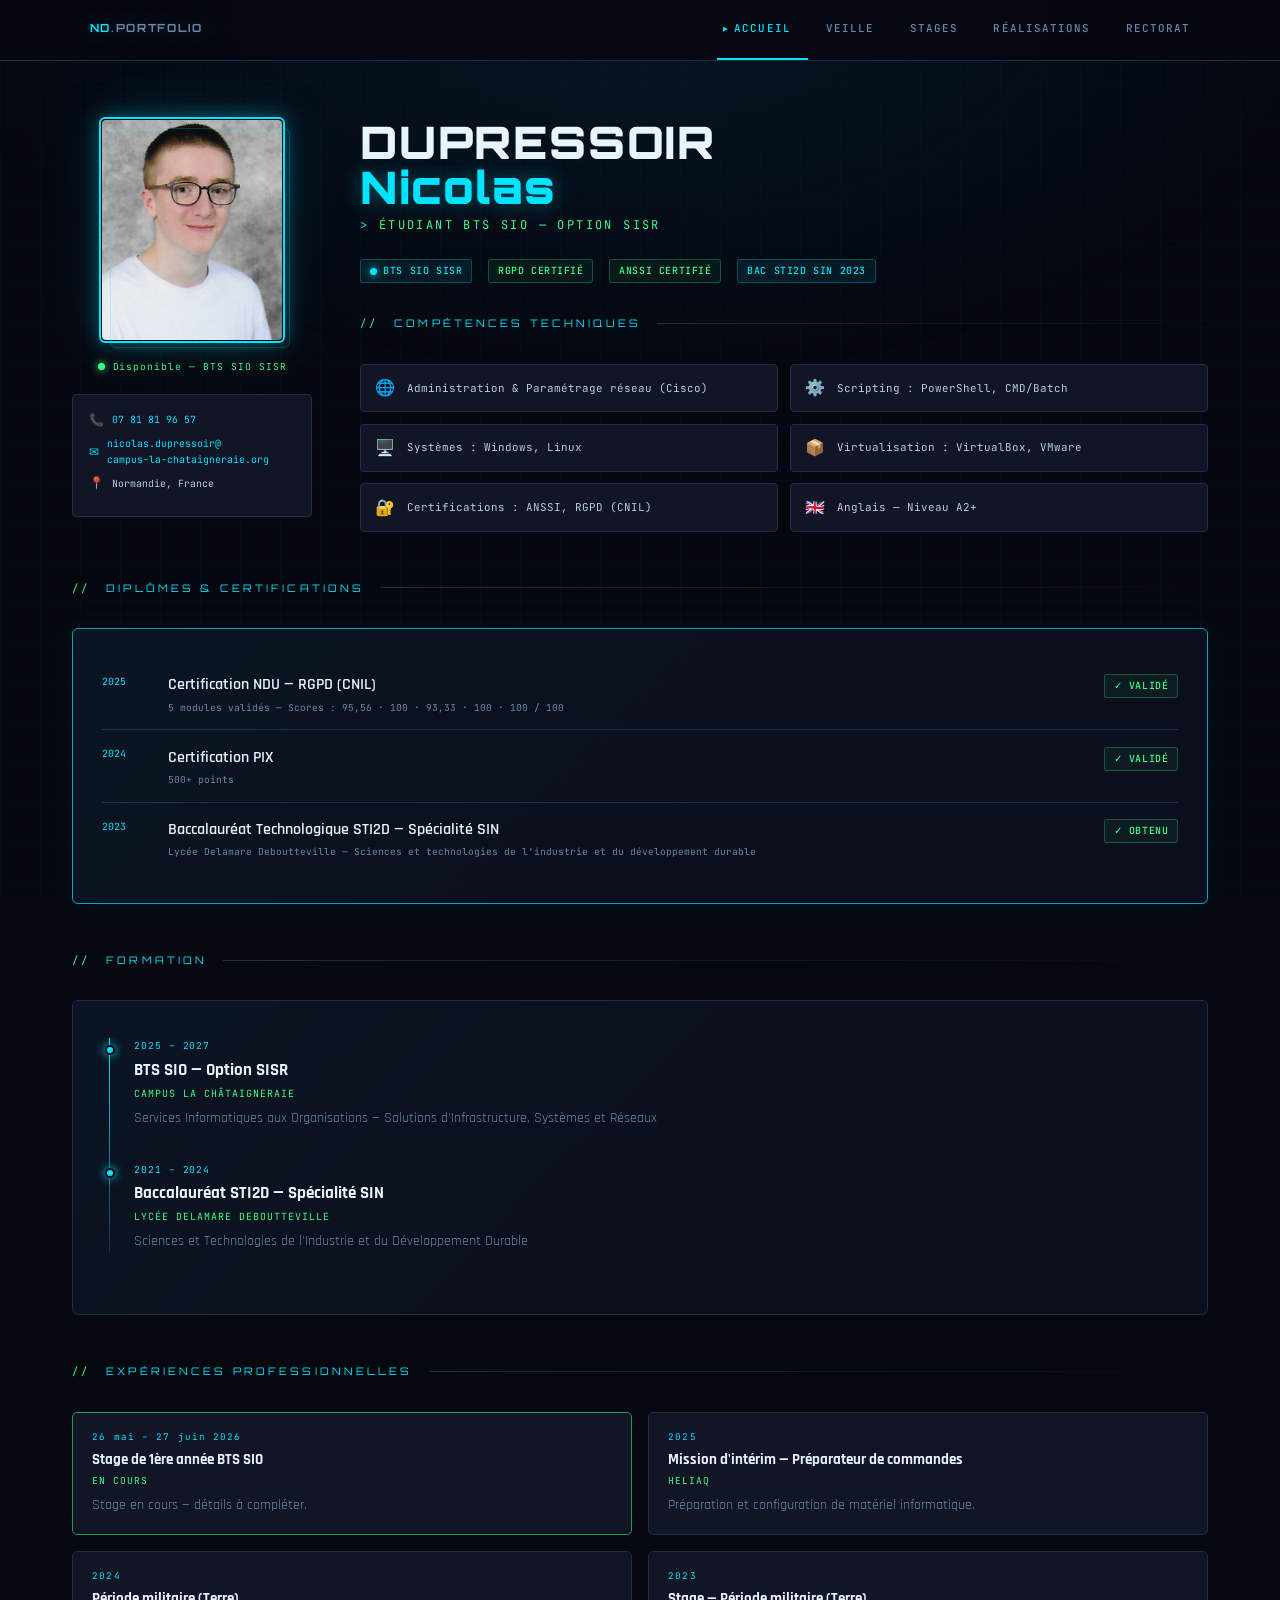
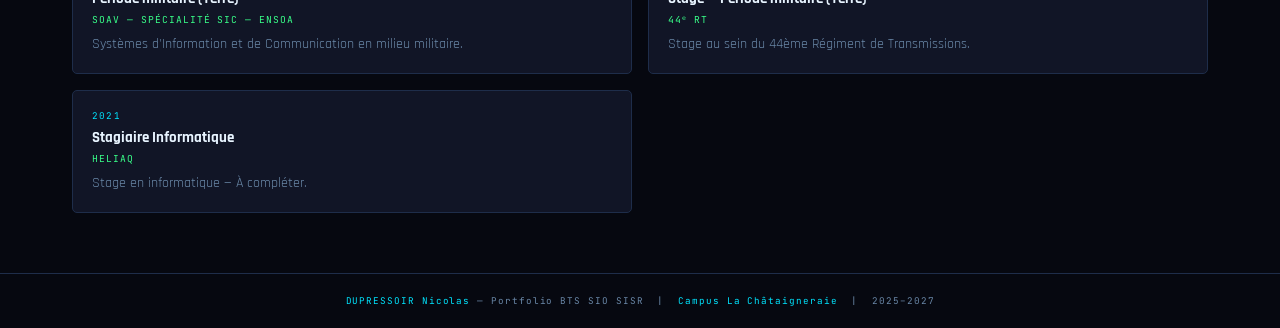
==== html/accueil.html @ 217dfc8f "Premier dépôt du portfolio" ====
<!DOCTYPE html>
<html lang="fr">
<head>
<meta charset="UTF-8" />
<meta name="viewport" content="width=device-width, initial-scale=1.0" />
<title>Accueil — DUPRESSOIR Nicolas · Portfolio BTS SIO SISR</title>
<link rel="preconnect" href="https://fonts.googleapis.com" />
<link rel="preconnect" href="https://fonts.gstatic.com" crossorigin />
<link href="https://fonts.googleapis.com/css2?family=Orbitron:wght@400;600;700;900&family=JetBrains+Mono:wght@300;400;500;700&family=Rajdhani:wght@300;400;500;600;700&display=swap" rel="stylesheet" />
<link rel="stylesheet" href="../style/style.css" />
</head>
<body>
<div class="scanlines"></div>

<!-- ══════════════ NAVBAR ══════════════ -->
<nav>
  <div class="nav-inner">
    <a href="accueil.html" class="nav-logo">ND<span>.portfolio</span></a>
    <a href="accueil.html" class="active">Accueil</a>
    <a href="veille.html">Veille</a>
    <a href="stages.html">Stages</a>
    <a href="realisations.html">Réalisations</a>
    <a href="rectorat.html">Rectorat</a>
  </div>
</nav>

<!-- ════════════════════════════════════════
     PAGE : ACCUEIL
════════════════════════════════════════ -->
<section class="page active" id="accueil">
<div class="container">

  <!-- HERO -->
  <div class="hero">
    <!-- Photo + contact -->
    <div class="hero-photo-wrap">
      <div class="photo-frame">
        <img src="../Images/image001.png" alt="Nicolas DUPRESSOIR" />
      </div>
      <div class="photo-status">
        <span class="dot green"></span> Disponible — BTS SIO SISR
      </div>
      <div class="contact-block">
        <p><span class="contact-icon">📞</span><a href="tel:0781819657">07 81 81 96 57</a></p>
        <p><span class="contact-icon">✉</span><a href="mailto:nicolas.dupressoir@campus-la-chataigneraie.org">nicolas.dupressoir@<br>campus-la-chataigneraie.org</a></p>
        <p><span class="contact-icon">📍</span><span style="color:var(--txt)">Normandie, France</span></p>
      </div>
    </div>

    <!-- Identité + compétences -->
    <div class="hero-right">
      <div class="hero-name">DUPRESSOIR<br><span>Nicolas</span></div>
      <div class="hero-sub">Étudiant BTS SIO — Option SISR</div>

      <div class="flex gap1 wrap">
        <span class="tag"><span class="dot cyan"></span> BTS SIO SISR</span>
        <span class="tag green">RGPD Certifié</span>
        <span class="tag green">ANSSI Certifié</span>
        <span class="tag">Bac STI2D SIN 2023</span>
      </div>

      <div class="mt2">
        <div class="section-title">Compétences Techniques</div>
        <div class="skills-grid">
          <div class="skill-item"><span class="skill-icon">🌐</span>Administration &amp; Paramétrage réseau (Cisco)</div>
          <div class="skill-item"><span class="skill-icon">⚙️</span>Scripting : PowerShell, CMD/Batch</div>
          <div class="skill-item"><span class="skill-icon">🖥️</span>Systèmes : Windows, Linux</div>
          <div class="skill-item"><span class="skill-icon">📦</span>Virtualisation : VirtualBox, VMware</div>
          <div class="skill-item"><span class="skill-icon">🔐</span>Certifications : ANSSI, RGPD (CNIL)</div>
          <div class="skill-item"><span class="skill-icon">🇬🇧</span>Anglais — Niveau A2+</div>
        </div>
      </div>
    </div>
  </div>

  <!-- PROFIL : Diplômes / Certifications -->
  <div class="mt3">
    <div class="section-title">Diplômes &amp; Certifications</div>
    <div class="panel panel-accent">
      <div class="diplome-row">
        <div class="diplome-year">2025</div>
        <div>
          <div class="diplome-name">Certification NDU — RGPD (CNIL)</div>
          <div class="diplome-detail">5 modules validés — Scores : 95,56 · 100 · 93,33 · 100 · 100 / 100</div>
        </div>
        <div style="margin-left:auto"><span class="tag green">✓ Validé</span></div>
      </div>
      <div class="diplome-row">
        <div class="diplome-year">2024</div>
        <div>
          <div class="diplome-name">Certification PIX</div>
          <div class="diplome-detail">500+ points</div>
        </div>
        <div style="margin-left:auto"><span class="tag green">✓ Validé</span></div>
      </div>
      <div class="diplome-row">
        <div class="diplome-year">2023</div>
        <div>
          <div class="diplome-name">Baccalauréat Technologique STI2D — Spécialité SIN</div>
          <div class="diplome-detail">Lycée Delamare Deboutteville — Sciences et technologies de l'industrie et du développement durable</div>
        </div>
        <div style="margin-left:auto"><span class="tag green">✓ Obtenu</span></div>
      </div>
    </div>
  </div>

  <!-- FORMATION -->
  <div class="mt3">
    <div class="section-title">Formation</div>
    <div class="panel">
      <div class="timeline">
        <div class="timeline-item">
          <div class="timeline-date">2025 – 2027</div>
          <div class="timeline-title">BTS SIO — Option SISR</div>
          <div class="timeline-school">Campus La Châtaigneraie</div>
          <div class="timeline-desc">Services Informatiques aux Organisations — Solutions d'Infrastructure, Systèmes et Réseaux</div>
        </div>
        <div class="timeline-item">
          <div class="timeline-date">2021 – 2024</div>
          <div class="timeline-title">Baccalauréat STI2D — Spécialité SIN</div>
          <div class="timeline-school">Lycée Delamare Deboutteville</div>
          <div class="timeline-desc">Sciences et Technologies de l'Industrie et du Développement Durable</div>
        </div>
      </div>
    </div>
  </div>

  <!-- EXPÉRIENCES -->
  <div class="mt3">
    <div class="section-title">Expériences Professionnelles</div>
    <div class="exp-grid">
      <div class="exp-card highlight">
        <div class="exp-year">26 mai – 27 juin 2026</div>
        <div class="exp-title">Stage de 1ère année BTS SIO</div>
        <div class="exp-org">En cours</div>
        <div class="exp-desc">Stage en cours — détails à compléter.</div>
      </div>
      <div class="exp-card">
        <div class="exp-year">2025</div>
        <div class="exp-title">Mission d'intérim — Préparateur de commandes</div>
        <div class="exp-org">HELIAQ</div>
        <div class="exp-desc">Préparation et configuration de matériel informatique.</div>
      </div>
      <div class="exp-card">
        <div class="exp-year">2024</div>
        <div class="exp-title">Période militaire (Terre)</div>
        <div class="exp-org">SOAV — Spécialité SIC — ENSOA</div>
        <div class="exp-desc">Systèmes d'Information et de Communication en milieu militaire.</div>
      </div>
      <div class="exp-card">
        <div class="exp-year">2023</div>
        <div class="exp-title">Stage — Période militaire (Terre)</div>
        <div class="exp-org">44ᵉ RT</div>
        <div class="exp-desc">Stage au sein du 44ème Régiment de Transmissions.</div>
      </div>
      <div class="exp-card">
        <div class="exp-year">2021</div>
        <div class="exp-title">Stagiaire Informatique</div>
        <div class="exp-org">HELIAQ</div>
        <div class="exp-desc">Stage en informatique — À compléter.</div>
      </div>
    </div>
  </div>

</div>
</section>

<!-- FOOTER -->
<footer>
  <span>DUPRESSOIR Nicolas</span> — Portfolio BTS SIO SISR &nbsp;|&nbsp; <span>Campus La Châtaigneraie</span> &nbsp;|&nbsp; 2025–2027
</footer>
</body>
</html>
---- style/style.css ----
/* ─────────────── TOKENS ─────────────── */
:root {
  --bg:        #060810;
  --bg2:       #0b0e1a;
  --bg3:       #111526;
  --panel:     #0d1120cc;
  --border:    #1e2d4a;
  --cyan:      #00e5ff;
  --cyan-dim:  #00a8bb;
  --green:     #39ff89;
  --green-dim: #1d9950;
  --red:       #ff2d55;
  --txt:       #b8cce0;
  --txt2:      #6a88a8;
  --txt-hi:    #e8f4ff;
  --font-title: 'Orbitron', monospace;
  --font-mono:  'JetBrains Mono', monospace;
  --font-body:  'Rajdhani', sans-serif;
  --glow-cyan: 0 0 20px rgba(0,229,255,0.35), 0 0 60px rgba(0,229,255,0.12);
  --glow-green: 0 0 20px rgba(57,255,137,0.35), 0 0 60px rgba(57,255,137,0.10);
}

/* ─────────────── RESET ─────────────── */
*, *::before, *::after { box-sizing: border-box; margin: 0; padding: 0; }
html { scroll-behavior: smooth; }
body {
  font-family: var(--font-body);
  background: var(--bg);
  color: var(--txt);
  min-height: 100vh;
  overflow-x: hidden;
  font-size: 16px;
  line-height: 1.6;
}

/* ─────────────── GLOBAL GRID BG ─────────────── */
body::before {
  content: '';
  position: fixed;
  inset: 0;
  background-image:
    linear-gradient(rgba(0,229,255,0.025) 1px, transparent 1px),
    linear-gradient(90deg, rgba(0,229,255,0.025) 1px, transparent 1px);
  background-size: 40px 40px;
  pointer-events: none;
  z-index: 0;
}
body::after {
  content: '';
  position: fixed;
  inset: 0;
  background: radial-gradient(ellipse 80% 60% at 50% 0%, rgba(0,100,150,0.15) 0%, transparent 70%);
  pointer-events: none;
  z-index: 0;
}

/* ─────────────── SCANLINES ─────────────── */
.scanlines {
  position: fixed;
  inset: 0;
  background: repeating-linear-gradient(
    0deg,
    transparent,
    transparent 2px,
    rgba(0,0,0,0.03) 2px,
    rgba(0,0,0,0.03) 4px
  );
  pointer-events: none;
  z-index: 1;
}

/* ─────────────── NAVBAR ─────────────── */
nav {
  position: fixed;
  top: 0;
  left: 0;
  right: 0;
  z-index: 100;
  background: rgba(6,8,16,0.92);
  border-bottom: 1px solid var(--border);
  backdrop-filter: blur(12px);
}
.nav-inner {
  max-width: 1200px;
  margin: 0 auto;
  padding: 0 2rem;
  display: flex;
  align-items: center;
  gap: 0;
  height: 60px;
}
.nav-logo {
  font-family: var(--font-title);
  font-size: .7rem;
  font-weight: 700;
  color: var(--cyan);
  letter-spacing: .15em;
  text-transform: uppercase;
  margin-right: auto;
  text-shadow: var(--glow-cyan);
}
.nav-logo span { color: var(--txt2); }
nav a {
  font-family: var(--font-mono);
  font-size: .68rem;
  font-weight: 500;
  color: var(--txt2);
  text-decoration: none;
  letter-spacing: .1em;
  text-transform: uppercase;
  padding: 0 1.1rem;
  height: 60px;
  display: flex;
  align-items: center;
  border-bottom: 2px solid transparent;
  transition: color .2s, border-color .2s;
  position: relative;
}
nav a:hover, nav a.active {
  color: var(--cyan);
  border-bottom-color: var(--cyan);
}
nav a.active::before {
  content: '▶';
  font-size: .5rem;
  position: absolute;
  left: .4rem;
  color: var(--cyan);
}

/* ─────────────── PAGE SECTIONS ─────────────── */
.page {
  display: none;
  min-height: 100vh;
  padding: 80px 0 60px;
  position: relative;
  z-index: 2;
}
.page.active { display: block; }

.container {
  max-width: 1200px;
  margin: 0 auto;
  padding: 0 2rem;
}

/* ─────────────── SECTION TITLES ─────────────── */
.section-title {
  font-family: var(--font-title);
  font-size: .65rem;
  letter-spacing: .3em;
  text-transform: uppercase;
  color: var(--cyan);
  margin-bottom: 2rem;
  display: flex;
  align-items: center;
  gap: 1rem;
}
.section-title::before { content: '//'; color: var(--green); font-family: var(--font-mono); }
.section-title::after  { content: ''; flex: 1; height: 1px; background: linear-gradient(90deg, var(--border), transparent); }

/* ─────────────── PANEL / CARD ─────────────── */
.panel {
  background: var(--panel);
  border: 1px solid var(--border);
  border-radius: 6px;
  padding: 1.8rem;
  position: relative;
  overflow: hidden;
}
.panel::before {
  content: '';
  position: absolute;
  inset: 0;
  background: linear-gradient(135deg, rgba(0,229,255,0.03) 0%, transparent 60%);
  pointer-events: none;
}
.panel-accent {
  border-color: var(--cyan-dim);
  box-shadow: 0 0 30px rgba(0,229,255,0.06);
}

/* ─────────────── TAG / BADGE ─────────────── */
.tag {
  display: inline-flex;
  align-items: center;
  gap: .4rem;
  font-family: var(--font-mono);
  font-size: .62rem;
  font-weight: 500;
  color: var(--cyan);
  background: rgba(0,229,255,0.08);
  border: 1px solid rgba(0,229,255,0.25);
  border-radius: 3px;
  padding: .2rem .55rem;
  letter-spacing: .06em;
  text-transform: uppercase;
}
.tag.green { color: var(--green); background: rgba(57,255,137,0.06); border-color: rgba(57,255,137,0.25); }
.tag.red   { color: var(--red);   background: rgba(255,45,85,0.06);  border-color: rgba(255,45,85,0.25); }

/* ─────────────── STATUS DOT ─────────────── */
.dot { width: 7px; height: 7px; border-radius: 50%; display: inline-block; }
.dot.green { background: var(--green); box-shadow: 0 0 8px var(--green); }
.dot.cyan  { background: var(--cyan);  box-shadow: 0 0 8px var(--cyan); }
.dot.red   { background: var(--red);   box-shadow: 0 0 8px var(--red); }

/* ═══════════════════════════════════════════════
   PAGE : ACCUEIL
═══════════════════════════════════════════════ */
.hero {
  display: grid;
  grid-template-columns: 240px 1fr;
  gap: 3rem;
  align-items: start;
  margin-top: 2.5rem;
}

/* --- photo --- */
.hero-photo-wrap {
  display: flex;
  flex-direction: column;
  align-items: center;
  gap: 1.2rem;
}
.photo-frame {
  position: relative;
  width: 180px;
  height: 220px;
}
.photo-frame img {
  width: 100%;
  height: 100%;
  object-fit: cover;
  border-radius: 4px;
  display: block;
}
.photo-frame::before {
  content: '';
  position: absolute;
  inset: -3px;
  border: 2px solid var(--cyan);
  border-radius: 6px;
  box-shadow: var(--glow-cyan);
  pointer-events: none;
}
.photo-frame::after {
  content: '';
  position: absolute;
  top: 8px; left: 8px;
  right: -8px; bottom: -8px;
  border: 1px solid rgba(0,229,255,0.2);
  border-radius: 6px;
  pointer-events: none;
}
.photo-status {
  display: flex;
  align-items: center;
  gap: .5rem;
  font-family: var(--font-mono);
  font-size: .6rem;
  color: var(--green);
  letter-spacing: .1em;
}
.contact-block {
  width: 100%;
  background: var(--bg3);
  border: 1px solid var(--border);
  border-radius: 4px;
  padding: 1rem;
}
.contact-block p {
  font-family: var(--font-mono);
  font-size: .62rem;
  color: var(--txt2);
  margin-bottom: .4rem;
  display: flex;
  align-items: center;
  gap: .5rem;
}
.contact-block p a { color: var(--cyan); text-decoration: none; word-break: break-all; }
.contact-block p a:hover { text-shadow: var(--glow-cyan); }
.contact-icon { color: var(--cyan); font-size: .75rem; }

/* --- hero right --- */
.hero-right {}
.hero-name {
  font-family: var(--font-title);
  font-size: 2.8rem;
  font-weight: 900;
  color: var(--txt-hi);
  letter-spacing: .04em;
  line-height: 1;
  margin-bottom: .4rem;
}
.hero-name span { color: var(--cyan); text-shadow: var(--glow-cyan); }
.hero-sub {
  font-family: var(--font-mono);
  font-size: .75rem;
  color: var(--green);
  letter-spacing: .2em;
  text-transform: uppercase;
  margin-bottom: 1.5rem;
}
.hero-sub::before { content: '> '; color: var(--cyan); }

/* --- skills grid --- */
.skills-grid {
  display: grid;
  grid-template-columns: repeat(2, 1fr);
  gap: .7rem;
  margin-top: 1rem;
}
.skill-item {
  display: flex;
  align-items: center;
  gap: .75rem;
  font-family: var(--font-mono);
  font-size: .68rem;
  color: var(--txt);
  background: var(--bg3);
  border: 1px solid var(--border);
  border-radius: 4px;
  padding: .65rem .9rem;
  transition: border-color .2s, color .2s;
}
.skill-item:hover { border-color: var(--cyan-dim); color: var(--txt-hi); }
.skill-icon { font-size: 1rem; flex-shrink: 0; }

/* --- diplomes --- */
.diplome-row {
  display: flex;
  align-items: flex-start;
  gap: 1rem;
  padding: .9rem 0;
  border-bottom: 1px solid var(--border);
}
.diplome-row:last-child { border-bottom: none; }
.diplome-year {
  font-family: var(--font-mono);
  font-size: .62rem;
  color: var(--cyan);
  min-width: 50px;
  padding-top: .1rem;
}
.diplome-name { font-size: 1rem; font-weight: 600; color: var(--txt-hi); }
.diplome-detail { font-size: .8rem; color: var(--txt2); margin-top: .1rem; font-family: var(--font-mono); font-size: .6rem; }

/* --- formation timeline --- */
.timeline { position: relative; padding-left: 2rem; margin-top: .5rem; }
.timeline::before {
  content: '';
  position: absolute;
  left: 7px; top: 0; bottom: 0;
  width: 1px;
  background: linear-gradient(180deg, var(--cyan), var(--border));
}
.timeline-item {
  position: relative;
  margin-bottom: 2rem;
}
.timeline-item::before {
  content: '';
  position: absolute;
  left: -1.82rem;
  top: .4rem;
  width: 10px;
  height: 10px;
  border-radius: 50%;
  background: var(--cyan);
  box-shadow: 0 0 10px var(--cyan);
  border: 2px solid var(--bg);
}
.timeline-date {
  font-family: var(--font-mono);
  font-size: .6rem;
  color: var(--cyan);
  letter-spacing: .1em;
  margin-bottom: .2rem;
}
.timeline-title { font-size: 1.05rem; font-weight: 700; color: var(--txt-hi); }
.timeline-school {
  font-family: var(--font-mono);
  font-size: .62rem;
  color: var(--green);
  letter-spacing: .1em;
  text-transform: uppercase;
  margin: .15rem 0 .3rem;
}
.timeline-desc { font-size: .9rem; color: var(--txt2); }

/* --- expériences --- */
.exp-grid {
  display: grid;
  grid-template-columns: 1fr 1fr;
  gap: 1rem;
}
.exp-card {
  background: var(--bg3);
  border: 1px solid var(--border);
  border-radius: 5px;
  padding: 1.1rem 1.2rem;
  transition: border-color .2s;
}
.exp-card:hover { border-color: var(--cyan-dim); }
.exp-card.highlight { border-color: var(--green-dim); }
.exp-year {
  font-family: var(--font-mono);
  font-size: .58rem;
  color: var(--cyan);
  letter-spacing: .12em;
  margin-bottom: .3rem;
}
.exp-title { font-size: .95rem; font-weight: 700; color: var(--txt-hi); line-height: 1.3; }
.exp-org { font-family: var(--font-mono); font-size: .6rem; color: var(--green); letter-spacing: .1em; text-transform: uppercase; margin: .2rem 0 .4rem; }
.exp-desc { font-size: .85rem; color: var(--txt2); }

/* ═══════════════════════════════════════════════
   PAGE : VEILLE
═══════════════════════════════════════════════ */
.veille-intro { margin-bottom: 2rem; }
.veille-intro p { font-size: .95rem; color: var(--txt2); max-width: 700px; }
.veille-subject {
  font-family: var(--font-mono);
  font-size: .65rem;
  letter-spacing: .15em;
  color: var(--green);
  text-transform: uppercase;
  margin-bottom: .4rem;
}
.veille-subject span { color: var(--txt2); }
.veille-grid {
  display: grid;
  grid-template-columns: repeat(2, 1fr);
  gap: 1.5rem;
  margin-top: 1.5rem;
}
.month-block {}
.month-label {
  font-family: var(--font-mono);
  font-size: .6rem;
  color: var(--cyan);
  letter-spacing: .2em;
  text-transform: uppercase;
  margin-bottom: .7rem;
  padding-bottom: .4rem;
  border-bottom: 1px solid var(--border);
}
.news-slot {
  background: var(--bg3);
  border: 1px dashed var(--border);
  border-radius: 4px;
  padding: .9rem 1rem;
  margin-bottom: .6rem;
  display: flex;
  align-items: center;
  gap: .8rem;
  cursor: pointer;
  transition: border-color .2s, background .2s;
  text-decoration: none;
}
.news-slot:hover { border-color: var(--cyan-dim); background: rgba(0,229,255,0.04); }
.news-slot.empty { opacity: .35; cursor: default; }
.news-slot.empty:hover { border-color: var(--border); background: var(--bg3); }
.news-num {
  font-family: var(--font-mono);
  font-size: .55rem;
  color: var(--cyan);
  min-width: 20px;
}
.news-title { font-size: .88rem; color: var(--txt-hi); font-weight: 600; flex: 1; }
.news-arrow { color: var(--cyan-dim); font-size: .7rem; }

/* ═══════════════════════════════════════════════
   PAGE : STAGES
═══════════════════════════════════════════════ */
.stages-grid {
  display: grid;
  grid-template-columns: repeat(2, 1fr);
  gap: 2rem;
  margin-top: 1.5rem;
}
.stage-card {
  background: var(--panel);
  border: 1px solid var(--border);
  border-radius: 6px;
  overflow: hidden;
  position: relative;
}
.stage-header {
  background: var(--bg3);
  border-bottom: 1px solid var(--border);
  padding: 1.2rem 1.5rem;
}
.stage-num {
  font-family: var(--font-mono);
  font-size: .55rem;
  color: var(--cyan);
  letter-spacing: .2em;
  text-transform: uppercase;
  margin-bottom: .3rem;
}
.stage-title { font-family: var(--font-title); font-size: .9rem; color: var(--txt-hi); }
.stage-body { padding: 1.5rem; }
.stage-period {
  font-family: var(--font-mono);
  font-size: .62rem;
  color: var(--green);
  letter-spacing: .1em;
  margin-bottom: 1rem;
}
.placeholder-block {
  border: 1px dashed rgba(0,229,255,0.18);
  border-radius: 4px;
  padding: 1.2rem;
  text-align: center;
  color: var(--txt2);
  font-family: var(--font-mono);
  font-size: .68rem;
  letter-spacing: .08em;
}
.placeholder-block .ph-icon { font-size: 2rem; margin-bottom: .5rem; opacity: .3; }

/* ═══════════════════════════════════════════════
   PAGE : RÉALISATIONS
═══════════════════════════════════════════════ */
.real-grid {
  display: grid;
  grid-template-columns: repeat(3, 1fr);
  gap: 1.5rem;
  margin-top: 1.5rem;
}
.real-card {
  background: var(--panel);
  border: 1px solid var(--border);
  border-radius: 6px;
  overflow: hidden;
  cursor: pointer;
  transition: border-color .25s, transform .25s;
  position: relative;
}
.real-card:hover { border-color: var(--cyan-dim); transform: translateY(-4px); }
.real-card.empty { opacity: .45; cursor: default; }
.real-card.empty:hover { transform: none; border-color: var(--border); }
.real-img {
  width: 100%;
  height: 140px;
  object-fit: cover;
  background: var(--bg3);
  display: flex;
  align-items: center;
  justify-content: center;
  color: var(--txt2);
  font-family: var(--font-mono);
  font-size: .65rem;
  letter-spacing: .1em;
}
.real-img img { width: 100%; height: 100%; object-fit: cover; }
.real-body { padding: 1rem 1.1rem; }
.real-stage {
  font-family: var(--font-mono);
  font-size: .55rem;
  color: var(--cyan);
  letter-spacing: .15em;
  text-transform: uppercase;
  margin-bottom: .3rem;
}
.real-title { font-size: .95rem; font-weight: 700; color: var(--txt-hi); margin-bottom: .3rem; }
.real-desc { font-size: .8rem; color: var(--txt2); margin-bottom: .7rem; }
.real-date { font-family: var(--font-mono); font-size: .55rem; color: var(--txt2); }
.real-btn {
  display: inline-flex;
  align-items: center;
  gap: .4rem;
  font-family: var(--font-mono);
  font-size: .6rem;
  color: var(--cyan);
  text-decoration: none;
  letter-spacing: .08em;
  border: 1px solid rgba(0,229,255,0.25);
  border-radius: 3px;
  padding: .3rem .7rem;
  margin-top: .6rem;
  transition: background .2s;
}
.real-btn:hover { background: rgba(0,229,255,0.08); }

/* ─── Modal réalisation ─── */
.modal-overlay {
  display: none;
  position: fixed;
  inset: 0;
  background: rgba(6,8,16,0.92);
  z-index: 200;
  align-items: flex-start;
  justify-content: center;
  padding: 5rem 1rem 2rem;
  overflow-y: auto;
}
.modal-overlay.open { display: flex; }
.modal-box {
  background: var(--bg2);
  border: 1px solid var(--cyan-dim);
  border-radius: 8px;
  width: 100%;
  max-width: 750px;
  box-shadow: var(--glow-cyan);
  padding: 2rem;
  position: relative;
}
.modal-close {
  position: absolute;
  top: 1rem; right: 1rem;
  background: none;
  border: 1px solid var(--border);
  color: var(--txt2);
  font-family: var(--font-mono);
  font-size: .65rem;
  padding: .3rem .7rem;
  cursor: pointer;
  border-radius: 3px;
  letter-spacing: .1em;
}
.modal-close:hover { color: var(--red); border-color: var(--red); }
.modal-title { font-family: var(--font-title); font-size: 1.2rem; color: var(--txt-hi); margin-bottom: .5rem; }
.modal-img { width: 100%; border-radius: 4px; margin: 1rem 0; border: 1px solid var(--border); }
.modal-section-label {
  font-family: var(--font-mono);
  font-size: .6rem;
  letter-spacing: .2em;
  color: var(--cyan);
  text-transform: uppercase;
  margin: 1rem 0 .4rem;
}
.comp-list { list-style: none; }
.comp-list li {
  font-family: var(--font-mono);
  font-size: .68rem;
  color: var(--txt);
  padding: .4rem 0 .4rem .9rem;
  border-bottom: 1px solid var(--border);
  position: relative;
}
.comp-list li::before { content: '▸'; position: absolute; left: 0; color: var(--green); }
.comp-list li span { color: var(--cyan); }
.tech-list { display: flex; gap: .5rem; flex-wrap: wrap; margin-top: .4rem; }

/* ═══════════════════════════════════════════════
   PAGE : RECTORAT
═══════════════════════════════════════════════ */
.rectorat-tabs {
  display: flex;
  gap: 0;
  border-bottom: 1px solid var(--border);
  margin-bottom: 2rem;
}
.rtab {
  font-family: var(--font-mono);
  font-size: .65rem;
  letter-spacing: .12em;
  text-transform: uppercase;
  color: var(--txt2);
  padding: .8rem 1.5rem;
  cursor: pointer;
  border-bottom: 2px solid transparent;
  transition: color .2s, border-color .2s;
  background: none;
  border-top: none;
  border-left: none;
  border-right: none;
}
.rtab:hover { color: var(--cyan); }
.rtab.active { color: var(--cyan); border-bottom-color: var(--cyan); }
.rtab-content { display: none; }
.rtab-content.active { display: block; }

/* Certif grid */
.certif-grid {
  display: grid;
  grid-template-columns: repeat(3, 1fr);
  gap: 1rem;
  margin-top: 1.5rem;
}
.certif-card {
  background: var(--bg3);
  border: 1px solid var(--border);
  border-radius: 5px;
  overflow: hidden;
  cursor: pointer;
  transition: border-color .2s, transform .2s;
}
.certif-card:hover { border-color: var(--green-dim); transform: translateY(-3px); }
.certif-preview {
  width: 100%;
  height: 110px;
  overflow: hidden;
  background: var(--bg);
  display: flex;
  align-items: flex-start;
  justify-content: center;
}
.certif-preview img { width: 100%; object-fit: cover; object-position: top; }
.certif-info { padding: .8rem 1rem; }
.certif-mod { font-family: var(--font-mono); font-size: .55rem; color: var(--cyan); letter-spacing: .12em; text-transform: uppercase; margin-bottom: .2rem; }
.certif-name { font-size: .88rem; font-weight: 600; color: var(--txt-hi); margin-bottom: .4rem; }
.certif-score {
  font-family: var(--font-mono);
  font-size: .65rem;
  font-weight: 700;
}
.certif-score.perfect { color: var(--green); }
.certif-score.high    { color: var(--cyan); }

.pj-list { margin-top: 1rem; display: flex; flex-direction: column; gap: .7rem; }
.pj-item {
  display: flex;
  align-items: center;
  gap: 1rem;
  background: var(--bg3);
  border: 1px solid var(--border);
  border-radius: 4px;
  padding: .9rem 1.2rem;
  text-decoration: none;
  color: var(--txt);
  transition: border-color .2s;
}
.pj-item:hover { border-color: var(--cyan-dim); color: var(--txt-hi); }
.pj-icon { font-size: 1.3rem; color: var(--cyan); }
.pj-name { font-weight: 600; font-size: .95rem; flex: 1; }
.pj-size { font-family: var(--font-mono); font-size: .6rem; color: var(--txt2); }

/* lightbox */
.lb-overlay {
  display: none;
  position: fixed;
  inset: 0;
  background: rgba(0,0,0,0.92);
  z-index: 300;
  align-items: center;
  justify-content: center;
  cursor: zoom-out;
}
.lb-overlay.open { display: flex; }
.lb-overlay img { max-width: 92vw; max-height: 90vh; border-radius: 4px; border: 1px solid var(--border); }

/* coming soon */
.coming-soon {
  text-align: center;
  padding: 5rem 2rem;
  border: 1px dashed var(--border);
  border-radius: 6px;
}
.coming-soon .cs-icon { font-size: 3rem; margin-bottom: 1rem; opacity: .3; }
.coming-soon p {
  font-family: var(--font-mono);
  font-size: .7rem;
  letter-spacing: .15em;
  color: var(--txt2);
  text-transform: uppercase;
}

/* ─────────────── FOOTER ─────────────── */
footer {
  position: relative;
  z-index: 2;
  border-top: 1px solid var(--border);
  padding: 1.2rem 2rem;
  text-align: center;
  font-family: var(--font-mono);
  font-size: .58rem;
  color: var(--txt2);
  letter-spacing: .1em;
}
footer span { color: var(--cyan); }

/* ─────────────── UTILITY ─────────────── */
.mt1 { margin-top: 1rem; }
.mt2 { margin-top: 2rem; }
.mt3 { margin-top: 3rem; }
.flex { display: flex; }
.gap1 { gap: 1rem; }
.items-start { align-items: flex-start; }
.wrap { flex-wrap: wrap; }

/* ─────────────── RESPONSIVE ─────────────── */
@media (max-width: 900px) {
  .hero { grid-template-columns: 1fr; }
  .hero-photo-wrap { flex-direction: row; align-items: flex-start; }
  .photo-frame { width: 120px; height: 150px; }
  .exp-grid, .stages-grid, .certif-grid { grid-template-columns: 1fr; }
  .real-grid { grid-template-columns: repeat(2, 1fr); }
  .veille-grid { grid-template-columns: 1fr; }
  .skills-grid { grid-template-columns: 1fr; }
}
@media (max-width: 600px) {
  .real-grid { grid-template-columns: 1fr; }
  nav a { padding: 0 .6rem; font-size: .58rem; }
  .hero-name { font-size: 1.8rem; }
}

/* ─────────────── ANIMATIONS ─────────────── */
@keyframes fadeUp {
  from { opacity: 0; transform: translateY(18px); }
  to   { opacity: 1; transform: translateY(0); }
}
.page.active > .container > * {
  animation: fadeUp .45s ease both;
}
.page.active > .container > *:nth-child(2) { animation-delay: .07s; }
.page.active > .container > *:nth-child(3) { animation-delay: .14s; }
.page.active > .container > *:nth-child(4) { animation-delay: .21s; }
.page.active > .container > *:nth-child(5) { animation-delay: .28s; }
.page.active > .container > *:nth-child(6) { animation-delay: .35s; }
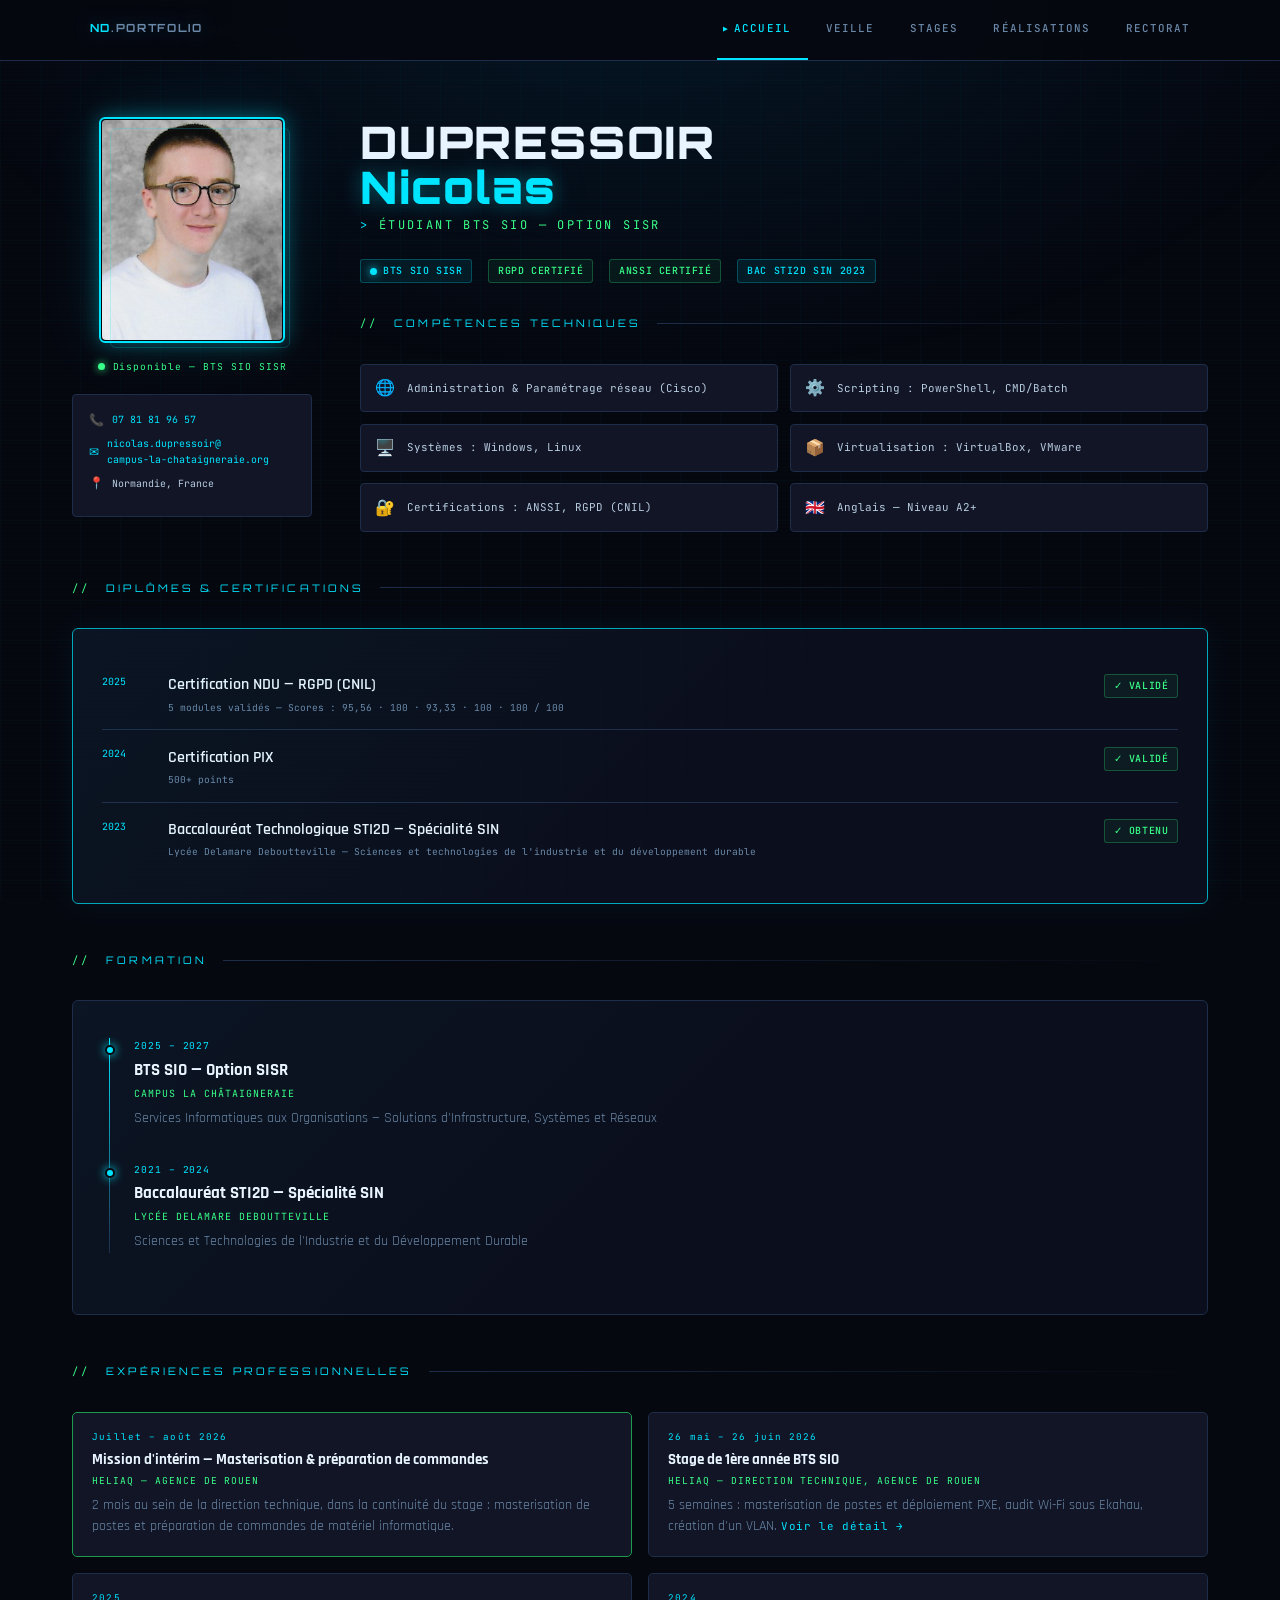
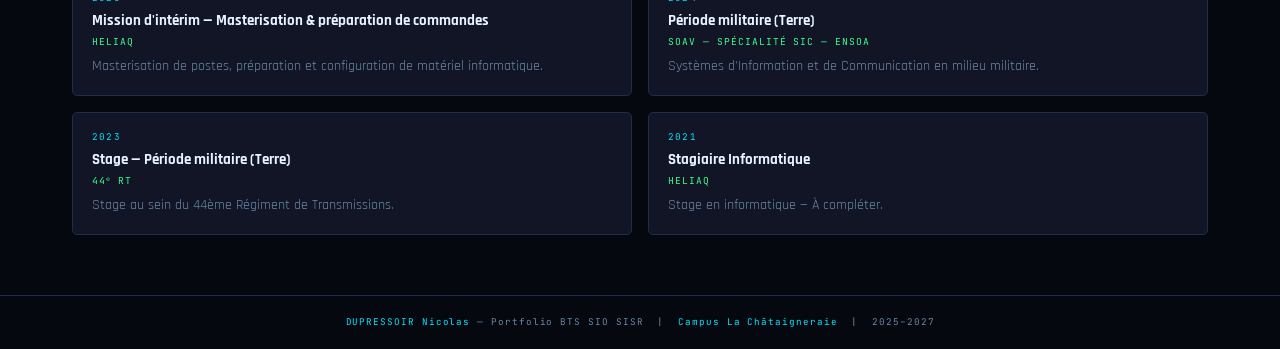
==== commit dfbd3648: "Accueil : interim 2026, stage Heliaq termine, interim 2025 precise" ====
--- a/html/accueil.html
+++ b/html/accueil.html
@@ -130,16 +130,22 @@
     <div class="section-title">Expériences Professionnelles</div>
     <div class="exp-grid">
       <div class="exp-card highlight">
-        <div class="exp-year">26 mai – 27 juin 2026</div>
+        <div class="exp-year">Juillet – août 2026</div>
+        <div class="exp-title">Mission d'intérim — Masterisation &amp; préparation de commandes</div>
+        <div class="exp-org">HELIAQ — Agence de Rouen</div>
+        <div class="exp-desc">2 mois au sein de la direction technique, dans la continuité du stage : masterisation de postes et préparation de commandes de matériel informatique.</div>
+      </div>
+      <div class="exp-card">
+        <div class="exp-year">26 mai – 26 juin 2026</div>
         <div class="exp-title">Stage de 1ère année BTS SIO</div>
-        <div class="exp-org">En cours</div>
-        <div class="exp-desc">Stage en cours — détails à compléter.</div>
+        <div class="exp-org">HELIAQ — Direction technique, agence de Rouen</div>
+        <div class="exp-desc">5 semaines : masterisation de postes et déploiement PXE, audit Wi-Fi sous Ekahau, création d'un VLAN. <a href="stages.html">Voir le détail →</a></div>
       </div>
       <div class="exp-card">
         <div class="exp-year">2025</div>
-        <div class="exp-title">Mission d'intérim — Préparateur de commandes</div>
+        <div class="exp-title">Mission d'intérim — Masterisation &amp; préparation de commandes</div>
         <div class="exp-org">HELIAQ</div>
-        <div class="exp-desc">Préparation et configuration de matériel informatique.</div>
+        <div class="exp-desc">Masterisation de postes, préparation et configuration de matériel informatique.</div>
       </div>
       <div class="exp-card">
         <div class="exp-year">2024</div>
--- a/style/style.css
+++ b/style/style.css
@@ -414,6 +414,15 @@
 .exp-title { font-size: .95rem; font-weight: 700; color: var(--txt-hi); line-height: 1.3; }
 .exp-org { font-family: var(--font-mono); font-size: .6rem; color: var(--green); letter-spacing: .1em; text-transform: uppercase; margin: .2rem 0 .4rem; }
 .exp-desc { font-size: .85rem; color: var(--txt2); }
+.exp-desc a {
+  font-family: var(--font-mono);
+  font-size: .68rem;
+  color: var(--cyan);
+  text-decoration: none;
+  letter-spacing: .06em;
+  white-space: nowrap;
+}
+.exp-desc a:hover { text-decoration: underline; }
 
 /* ═══════════════════════════════════════════════
    PAGE : VEILLE
@@ -811,3 +820,135 @@
 .page.active > .container > *:nth-child(4) { animation-delay: .21s; }
 .page.active > .container > *:nth-child(5) { animation-delay: .28s; }
 .page.active > .container > *:nth-child(6) { animation-delay: .35s; }
+
+/* ═══════════════════════════════════════════════
+   PAGE : STAGES — fiche, missions, compétences
+═══════════════════════════════════════════════ */
+.stage-meta {
+  display: grid;
+  grid-template-columns: repeat(2, 1fr);
+  gap: 1rem 2rem;
+  padding-bottom: 1.2rem;
+  margin-bottom: .4rem;
+  border-bottom: 1px solid var(--border);
+}
+.meta-label {
+  font-family: var(--font-mono);
+  font-size: .55rem;
+  letter-spacing: .2em;
+  text-transform: uppercase;
+  color: var(--cyan);
+  margin-bottom: .25rem;
+}
+.meta-value { font-size: .9rem; color: var(--txt-hi); font-weight: 600; }
+
+.stage-prose { font-size: .92rem; color: var(--txt); line-height: 1.75; }
+
+/* ─── Carte mission ─── */
+.mission-card {
+  background: var(--panel);
+  border: 1px solid var(--border);
+  border-left: 2px solid var(--cyan-dim);
+  border-radius: 6px;
+  overflow: hidden;
+  margin-top: 1.5rem;
+}
+.mission-head {
+  background: var(--bg3);
+  border-bottom: 1px solid var(--border);
+  padding: 1.1rem 1.5rem;
+}
+.mission-num {
+  font-family: var(--font-mono);
+  font-size: .55rem;
+  color: var(--green);
+  letter-spacing: .2em;
+  text-transform: uppercase;
+  margin-bottom: .3rem;
+}
+.mission-title { font-family: var(--font-title); font-size: .92rem; color: var(--txt-hi); }
+.mission-body { padding: 1.5rem; }
+
+/* ─── Listes à puces ─── */
+.bullet-list { list-style: none; }
+.bullet-list li {
+  font-size: .88rem;
+  color: var(--txt);
+  padding: .35rem 0 .35rem 1rem;
+  position: relative;
+}
+.bullet-list li::before {
+  content: '▪';
+  position: absolute;
+  left: 0;
+  color: var(--cyan);
+}
+.bullet-list code {
+  font-family: var(--font-mono);
+  font-size: .78rem;
+  color: var(--green);
+  background: rgba(57,255,137,0.07);
+  border: 1px solid rgba(57,255,137,0.18);
+  border-radius: 3px;
+  padding: .05rem .3rem;
+}
+
+/* ─── Bloc compétences ─── */
+.comp-block { margin-bottom: 1rem; }
+.comp-code {
+  font-family: var(--font-mono);
+  font-size: .68rem;
+  letter-spacing: .08em;
+  color: var(--cyan);
+  background: rgba(0,229,255,0.06);
+  border-left: 2px solid var(--cyan);
+  padding: .45rem .7rem;
+  margin-bottom: .2rem;
+}
+.rtab sup { font-size: .6em; }
+
+@media (max-width: 768px) {
+  .stage-meta { grid-template-columns: 1fr; }
+}
+
+/* ─── Galerie de captures (stages) ─── */
+.shot-grid {
+  display: grid;
+  grid-template-columns: repeat(3, 1fr);
+  gap: 1rem;
+  margin-top: .6rem;
+}
+.shot {
+  background: var(--bg3);
+  border: 1px solid var(--border);
+  border-radius: 5px;
+  overflow: hidden;
+  cursor: zoom-in;
+  transition: border-color .2s, transform .2s;
+}
+.shot:hover { border-color: var(--cyan-dim); transform: translateY(-3px); }
+.shot img { width: 100%; height: 150px; object-fit: cover; display: block; background: var(--bg); }
+.shot-cap {
+  font-family: var(--font-mono);
+  font-size: .58rem;
+  letter-spacing: .05em;
+  color: var(--txt2);
+  padding: .5rem .6rem;
+  border-top: 1px solid var(--border);
+  line-height: 1.45;
+}
+.figure-wide {
+  background: var(--bg3);
+  border: 1px solid var(--border);
+  border-radius: 5px;
+  overflow: hidden;
+  cursor: zoom-in;
+  margin-top: .6rem;
+  transition: border-color .2s;
+}
+.figure-wide:hover { border-color: var(--cyan-dim); }
+.figure-wide img { width: 100%; display: block; background: #fff; }
+.figure-wide .shot-cap { border-top: 1px solid var(--border); }
+
+@media (max-width: 900px) { .shot-grid { grid-template-columns: repeat(2, 1fr); } }
+@media (max-width: 560px) { .shot-grid { grid-template-columns: 1fr; } }
